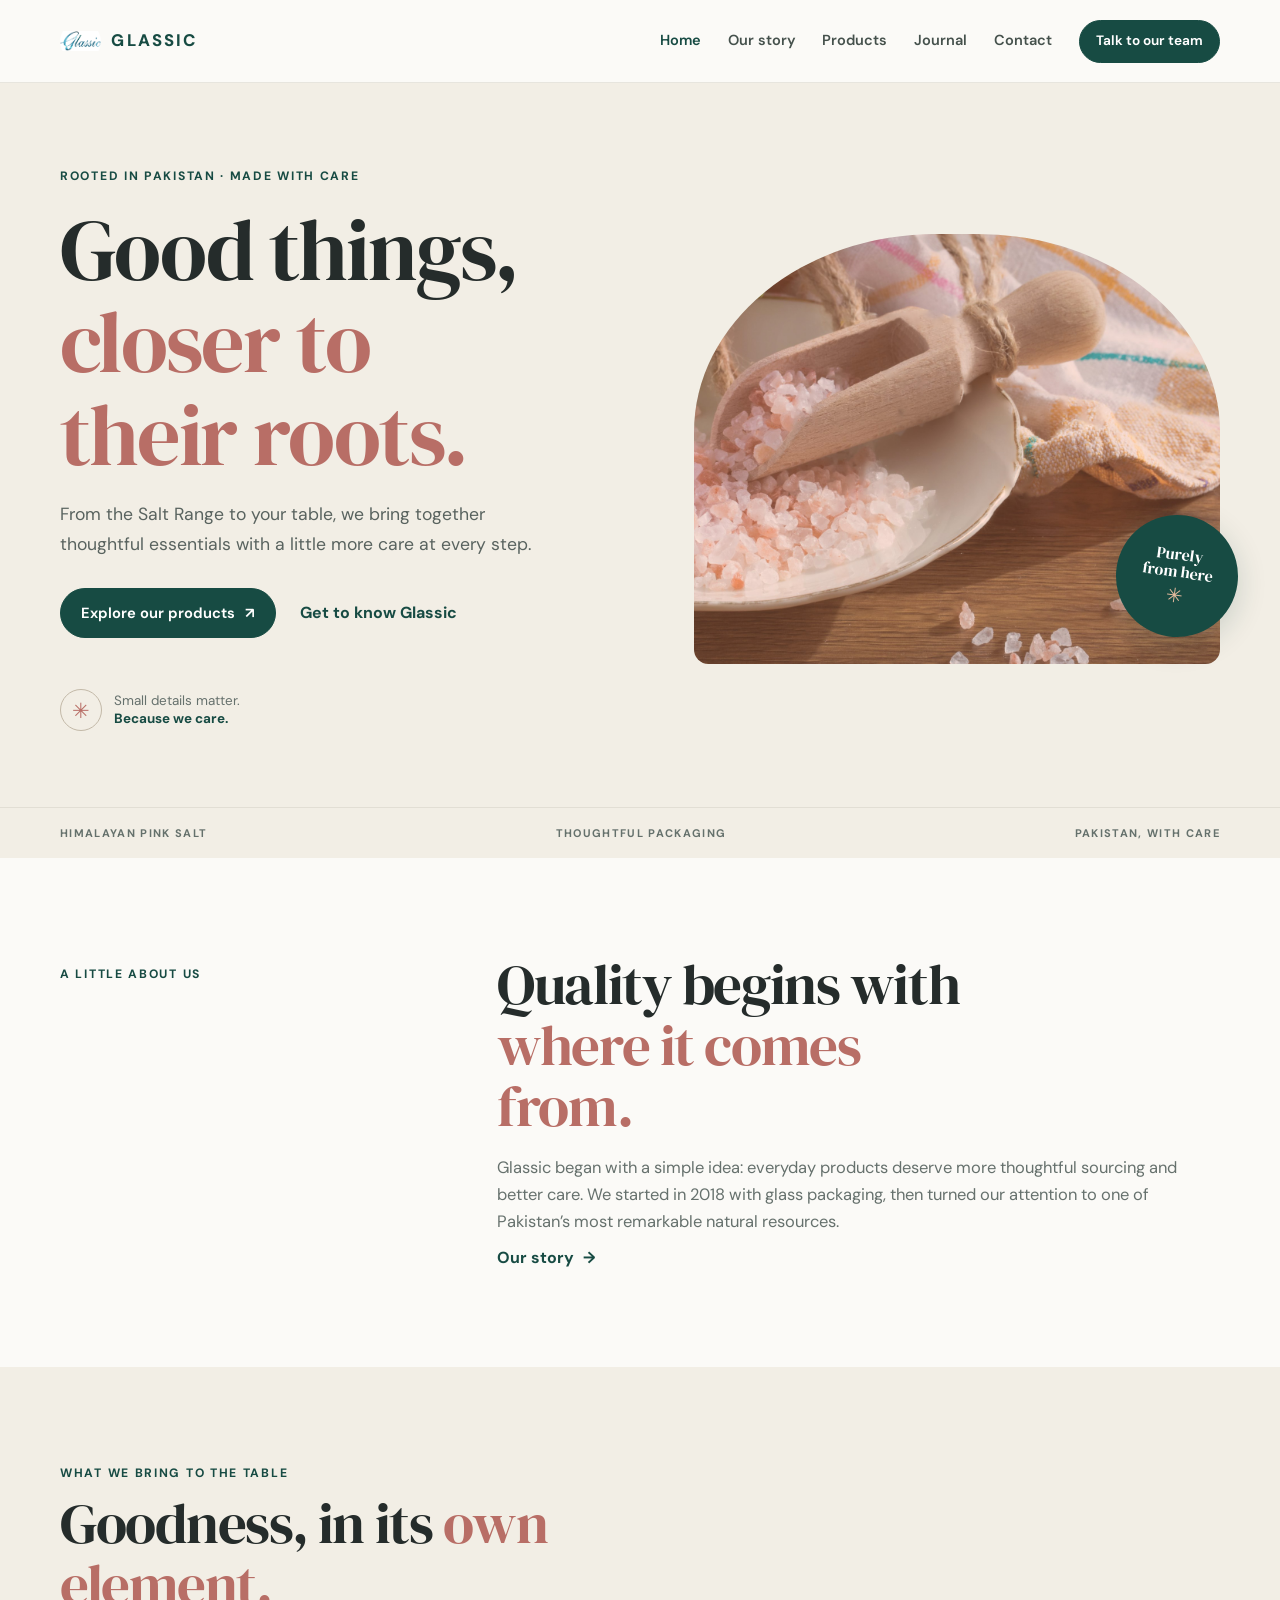
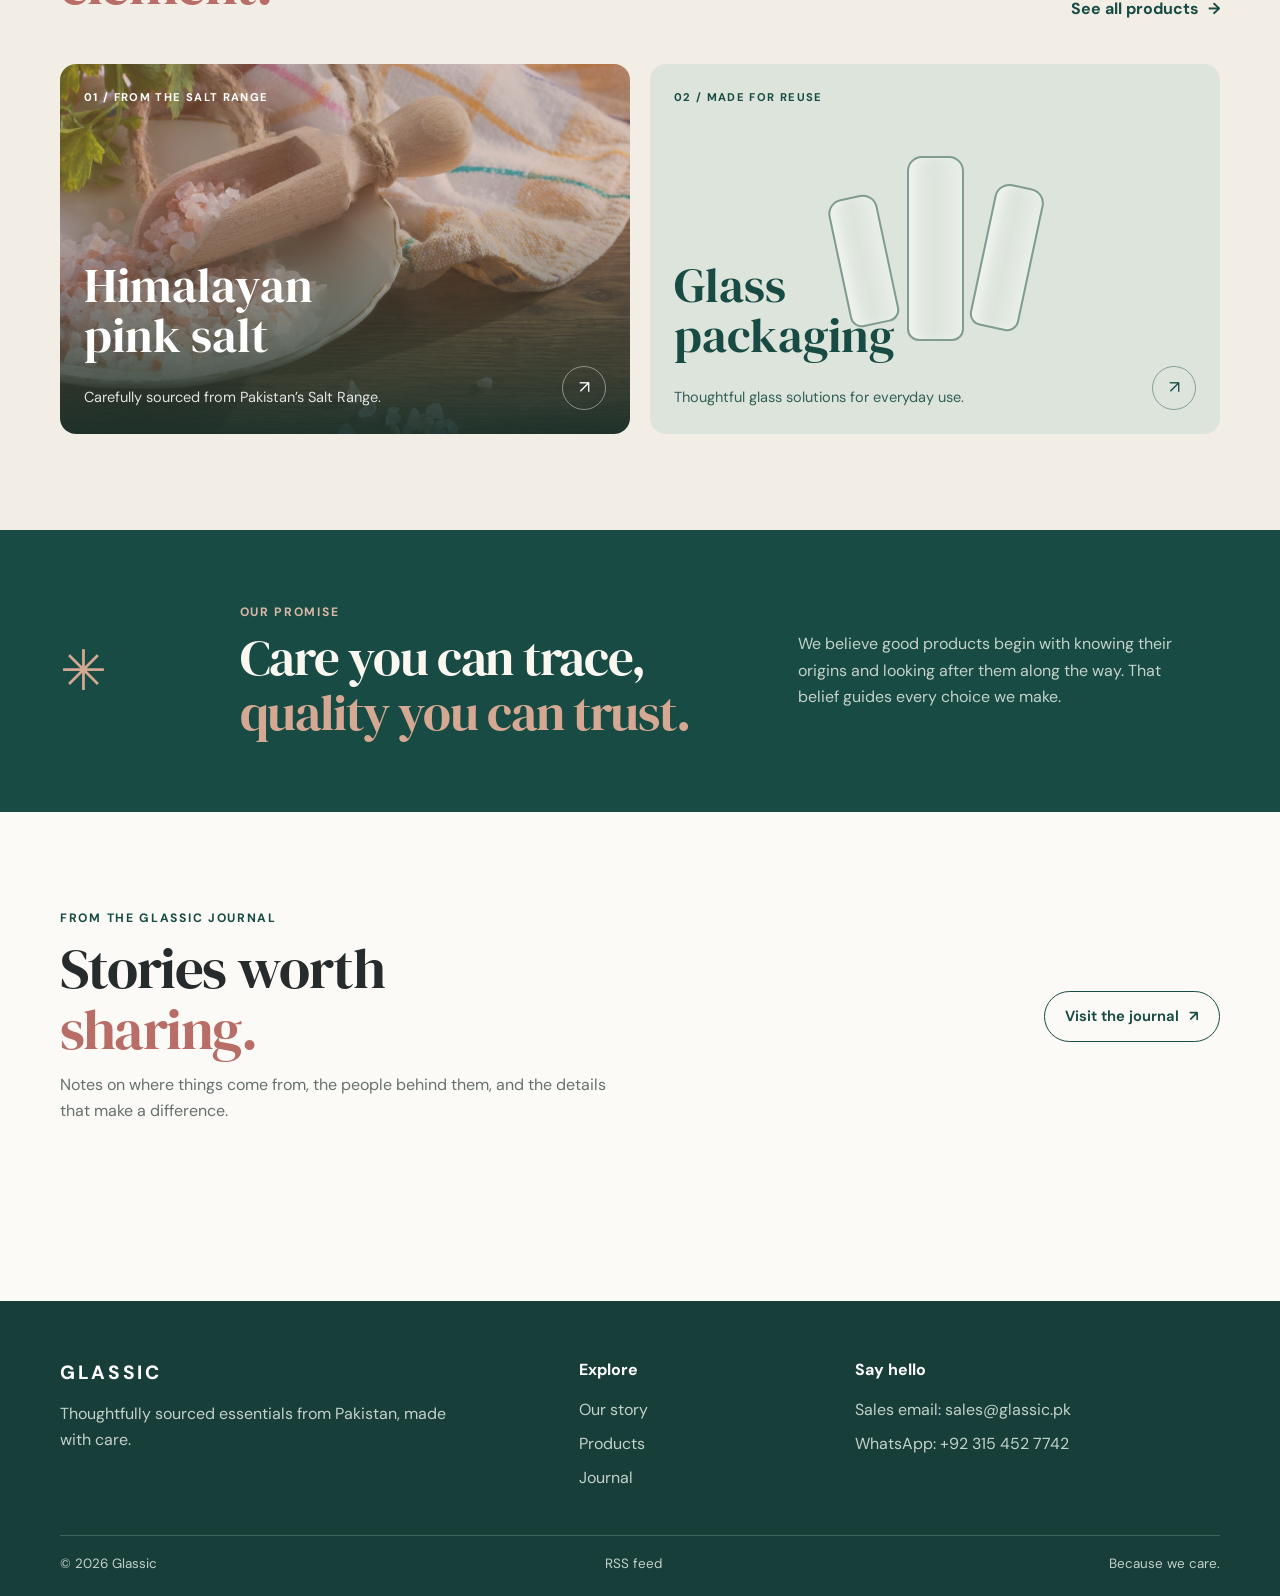
==== index.html @ 410bf7d2 "deploy: mueedmq/glassic@69155875bd1e82336464552549f58c06f13dce4d" ====
<!DOCTYPE html><html lang="en"> <head><meta charset="utf-8"><meta name="viewport" content="width=device-width, initial-scale=1"><base href="https://mueedmq.github.io/glassic-pages/"><meta name="generator" content="Astro v5.18.2"><meta name="theme-color" content="#fbfaf7"><title>Thoughtfully made, close to home | Glassic</title><meta name="description" content="Glassic brings together carefully sourced Himalayan pink salt and thoughtful glass packaging from Pakistan."><link rel="canonical" href="https://mueedmq.github.io/glassic-pages/"><link rel="alternate" type="application/rss+xml" title="Glassic Journal" href="rss.xml"><link rel="icon" type="image/png" href="images/glassic-mark.png"><link rel="preconnect" href="https://fonts.googleapis.com"><link rel="preconnect" href="https://fonts.gstatic.com" crossorigin><link href="https://fonts.googleapis.com/css2?family=DM+Sans:wght@400;500;600;700&family=DM+Serif+Display&display=swap" rel="stylesheet"><meta property="og:type" content="website"><meta property="og:site_name" content="Glassic"><meta property="og:title" content="Thoughtfully made, close to home | Glassic"><meta property="og:description" content="Glassic brings together carefully sourced Himalayan pink salt and thoughtful glass packaging from Pakistan."><meta property="og:url" content="https://mueedmq.github.io/glassic-pages/"><meta property="og:image" content="https://mueedmq.github.io/glassic-pages/images/glassic-social.jpg"><meta name="twitter:card" content="summary_large_image"><meta name="twitter:title" content="Thoughtfully made, close to home | Glassic"><meta name="twitter:description" content="Glassic brings together carefully sourced Himalayan pink salt and thoughtful glass packaging from Pakistan."><meta name="twitter:image" content="https://mueedmq.github.io/glassic-pages/images/glassic-social.jpg"><link rel="stylesheet" href="/glassic-pages/_astro/index.BNe62Nmw.css">
<link rel="stylesheet" href="/glassic-pages/_astro/about.DQ_3Z3SN.css"></head> <body> <a class="skip-link" href="/glassic-pages/#main" data-astro-cid-ctg3m53h>Skip to content</a> <header class="site-header" data-astro-cid-ctg3m53h> <div class="container header-inner" data-astro-cid-ctg3m53h> <a class="brand" href="./" aria-label="Glassic home" data-astro-cid-ctg3m53h><img src="images/glassic-mark.png" alt="" width="160" height="54" data-astro-cid-ctg3m53h><span data-astro-cid-ctg3m53h>GLASSIC</span></a> <nav class="desktop-nav" aria-label="Main navigation" data-astro-cid-ctg3m53h> <a href="./" aria-current="page" data-astro-cid-ctg3m53h>Home</a><a href="about/" data-astro-cid-ctg3m53h>Our story</a><a href="products/" data-astro-cid-ctg3m53h>Products</a><a href="blog/" data-astro-cid-ctg3m53h>Journal</a><a href="contact/" data-astro-cid-ctg3m53h>Contact</a> <a class="btn header-cta" href="contact/" data-astro-cid-ctg3m53h>Talk to our team</a> </nav> <details class="mobile-menu" data-astro-cid-ctg3m53h> <summary aria-label="Open navigation menu" data-astro-cid-ctg3m53h><span class="menu-label" data-astro-cid-ctg3m53h>Menu</span><span class="menu-icon" aria-hidden="true" data-astro-cid-ctg3m53h><i data-astro-cid-ctg3m53h></i><i data-astro-cid-ctg3m53h></i></span></summary> <nav aria-label="Mobile navigation" data-astro-cid-ctg3m53h> <a href="./" aria-current="page" data-astro-cid-ctg3m53h>Home</a><a href="about/" data-astro-cid-ctg3m53h>Our story</a><a href="products/" data-astro-cid-ctg3m53h>Products</a><a href="blog/" data-astro-cid-ctg3m53h>Journal</a><a href="contact/" data-astro-cid-ctg3m53h>Contact</a> <a class="btn" href="contact/" data-astro-cid-ctg3m53h>Talk to our team</a> </nav> </details> </div> </header>  <main id="main"> <section class="hero" data-astro-cid-j7pv25f6> <div class="container hero-grid" data-astro-cid-j7pv25f6> <div class="hero-copy" data-astro-cid-j7pv25f6> <p class="eyebrow" data-astro-cid-j7pv25f6>Rooted in Pakistan · Made with care</p> <h1 class="display" data-astro-cid-j7pv25f6>Good things, <em data-astro-cid-j7pv25f6>closer to their roots.</em></h1> <p class="hero-lede" data-astro-cid-j7pv25f6>From the Salt Range to your table, we bring together thoughtful essentials with a little more care at every step.</p> <div class="hero-actions" data-astro-cid-j7pv25f6><a class="btn" href="products/" data-astro-cid-j7pv25f6>Explore our products <span aria-hidden="true" data-astro-cid-j7pv25f6>↗</span></a><a class="text-link" href="about/" data-astro-cid-j7pv25f6>Get to know Glassic</a></div> <div class="hero-note" data-astro-cid-j7pv25f6><span class="note-mark" data-astro-cid-j7pv25f6>✳</span><span data-astro-cid-j7pv25f6>Small details matter.<br data-astro-cid-j7pv25f6><strong data-astro-cid-j7pv25f6>Because we care.</strong></span></div> </div> <div class="hero-visual" data-astro-cid-j7pv25f6><img src="images/salt-hero.jpg" alt="Himalayan pink salt in a ceramic bowl with a wooden scoop" fetchpriority="high" data-astro-cid-j7pv25f6><div class="hero-stamp" data-astro-cid-j7pv25f6><span data-astro-cid-j7pv25f6>Purely<br data-astro-cid-j7pv25f6>from here</span><b aria-hidden="true" data-astro-cid-j7pv25f6>✳</b></div></div> </div> <div class="hero-bottom" aria-hidden="true" data-astro-cid-j7pv25f6><span data-astro-cid-j7pv25f6>HIMALAYAN PINK SALT</span><span data-astro-cid-j7pv25f6>THOUGHTFUL PACKAGING</span><span data-astro-cid-j7pv25f6>PAKISTAN, WITH CARE</span></div> </section> <section class="intro section-pad" data-astro-cid-j7pv25f6> <div class="container intro-grid" data-astro-cid-j7pv25f6><p class="eyebrow" data-astro-cid-j7pv25f6>A little about us</p><div data-astro-cid-j7pv25f6><h2 class="display" data-astro-cid-j7pv25f6>Quality begins with <em data-astro-cid-j7pv25f6>where it comes from.</em></h2><p data-astro-cid-j7pv25f6>Glassic began with a simple idea: everyday products deserve more thoughtful sourcing and better care. We started in 2018 with glass packaging, then turned our attention to one of Pakistan’s most remarkable natural resources.</p><a class="arrow-link" href="about/" data-astro-cid-j7pv25f6>Our story <span aria-hidden="true" data-astro-cid-j7pv25f6>→</span></a></div></div> </section> <section class="offerings section-pad" data-astro-cid-j7pv25f6><div class="container" data-astro-cid-j7pv25f6><div class="section-heading" data-astro-cid-j7pv25f6><div data-astro-cid-j7pv25f6><p class="eyebrow" data-astro-cid-j7pv25f6>What we bring to the table</p><h2 class="display" data-astro-cid-j7pv25f6>Goodness, in its <em data-astro-cid-j7pv25f6>own element.</em></h2></div><a class="arrow-link" href="products/" data-astro-cid-j7pv25f6>See all products <span aria-hidden="true" data-astro-cid-j7pv25f6>→</span></a></div> <div class="offering-grid" data-astro-cid-j7pv25f6> <a class="offering offering-salt" href="products/himalayan-pink-salt/" style="--salt-hero: url(&#34;/glassic-pages/images/salt-hero.jpg&#34;)" data-astro-cid-j7pv25f6><span class="offering-number" data-astro-cid-j7pv25f6>01 / FROM THE SALT RANGE</span><span class="offering-content" data-astro-cid-j7pv25f6><strong data-astro-cid-j7pv25f6>Himalayan<br data-astro-cid-j7pv25f6>pink salt</strong><span data-astro-cid-j7pv25f6>Carefully sourced from Pakistan’s Salt Range.</span><span class="offering-arrow" aria-hidden="true" data-astro-cid-j7pv25f6>↗</span></span></a> <a class="offering offering-glass" href="products/glass-bottles/" data-astro-cid-j7pv25f6><span class="offering-number" data-astro-cid-j7pv25f6>02 / MADE FOR REUSE</span><span class="glass-art" aria-hidden="true" data-astro-cid-j7pv25f6><i data-astro-cid-j7pv25f6></i><i data-astro-cid-j7pv25f6></i><i data-astro-cid-j7pv25f6></i></span><span class="offering-content" data-astro-cid-j7pv25f6><strong data-astro-cid-j7pv25f6>Glass<br data-astro-cid-j7pv25f6>packaging</strong><span data-astro-cid-j7pv25f6>Thoughtful glass solutions for everyday use.</span><span class="offering-arrow" aria-hidden="true" data-astro-cid-j7pv25f6>↗</span></span></a> </div> </div></section> <section class="promise" data-astro-cid-j7pv25f6><div class="container promise-inner" data-astro-cid-j7pv25f6><span class="promise-symbol" aria-hidden="true" data-astro-cid-j7pv25f6>✳</span><div data-astro-cid-j7pv25f6><p class="eyebrow" data-astro-cid-j7pv25f6>Our promise</p><h2 class="display" data-astro-cid-j7pv25f6>Care you can trace,<br data-astro-cid-j7pv25f6><em data-astro-cid-j7pv25f6>quality you can trust.</em></h2></div><p data-astro-cid-j7pv25f6>We believe good products begin with knowing their origins and looking after them along the way. That belief guides every choice we make.</p></div></section> <section class="journal-callout section-pad" data-astro-cid-j7pv25f6><div class="container journal-inner" data-astro-cid-j7pv25f6><div data-astro-cid-j7pv25f6><p class="eyebrow" data-astro-cid-j7pv25f6>From the Glassic journal</p><h2 class="display" data-astro-cid-j7pv25f6>Stories worth <em data-astro-cid-j7pv25f6>sharing.</em></h2><p data-astro-cid-j7pv25f6>Notes on where things come from, the people behind them, and the details that make a difference.</p></div><a class="btn btn--outline" href="blog/" data-astro-cid-j7pv25f6>Visit the journal <span aria-hidden="true" data-astro-cid-j7pv25f6>↗</span></a></div></section> </main> <footer class="site-footer" data-astro-cid-gcn2mc3v> <div class="container footer-grid" data-astro-cid-gcn2mc3v> <div data-astro-cid-gcn2mc3v><a class="footer-brand" href="./" data-astro-cid-gcn2mc3v>GLASSIC</a><p data-astro-cid-gcn2mc3v>Thoughtfully sourced essentials from Pakistan, made with care.</p></div> <div data-astro-cid-gcn2mc3v><strong data-astro-cid-gcn2mc3v>Explore</strong><a href="about/" data-astro-cid-gcn2mc3v>Our story</a><a href="products/" data-astro-cid-gcn2mc3v>Products</a><a href="blog/" data-astro-cid-gcn2mc3v>Journal</a></div> <div data-astro-cid-gcn2mc3v><strong data-astro-cid-gcn2mc3v>Say hello</strong><a href="mailto:sales@glassic.pk" data-astro-cid-gcn2mc3v>Sales email: sales@glassic.pk</a><a href="https://wa.me/923154527742" data-astro-cid-gcn2mc3v>WhatsApp: +92 315 452 7742</a></div> </div> <div class="container footer-bottom" data-astro-cid-gcn2mc3v><span data-astro-cid-gcn2mc3v>© 2026 Glassic</span><a href="rss.xml" data-astro-cid-gcn2mc3v>RSS feed</a><span data-astro-cid-gcn2mc3v>Because we care.</span></div> </footer>  </body></html>
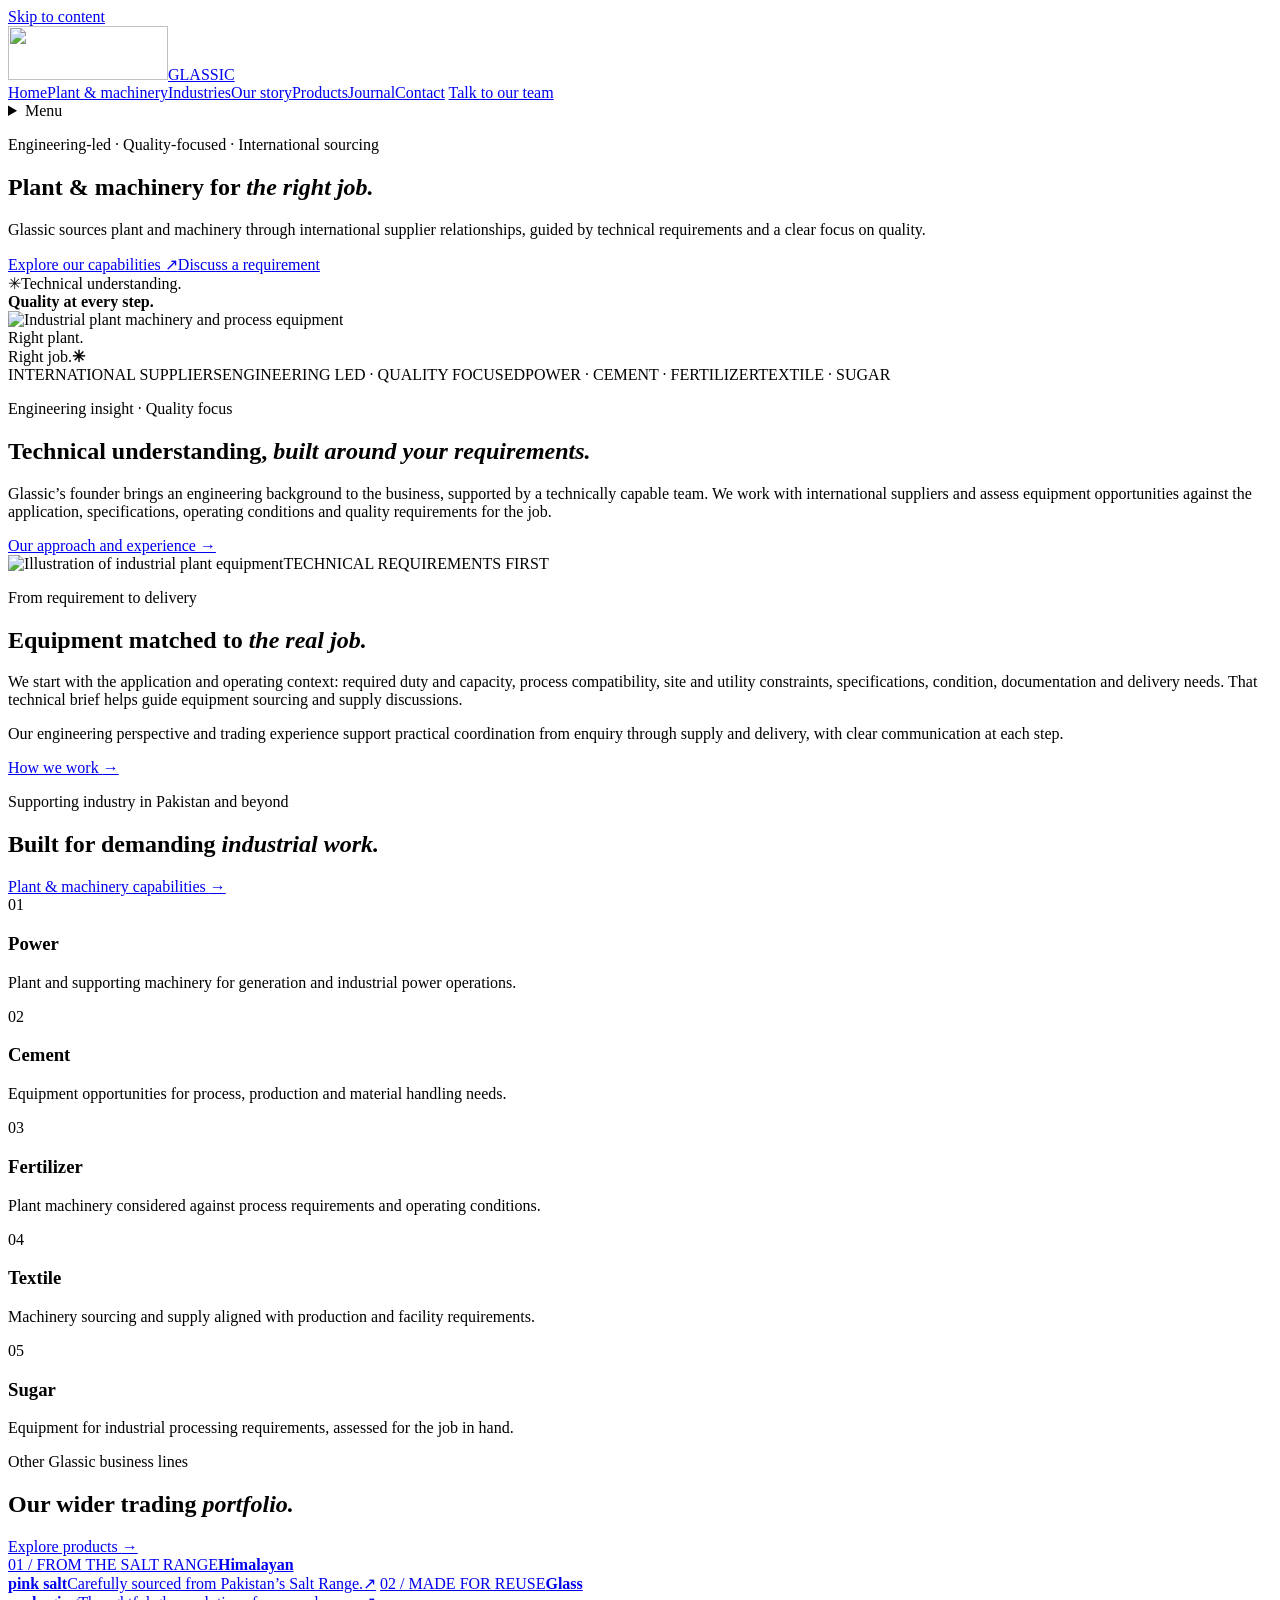
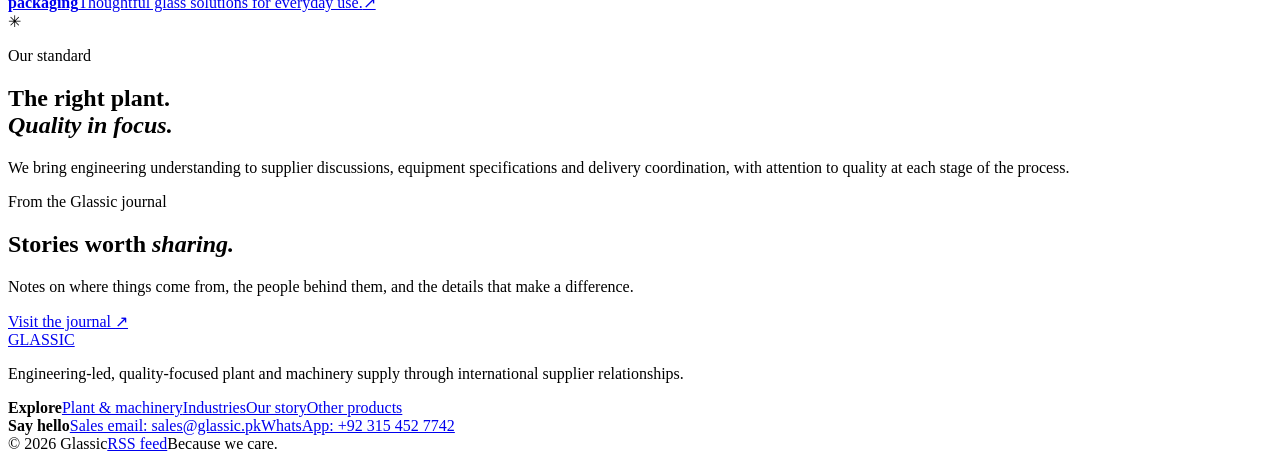
==== commit fb462163: "deploy: mueedmq/glassic@75b5f6e8dcb22cc1cdfe239888cbf6f86ba0a1cd" ====
--- a/index.html
+++ b/index.html
@@ -1,2 +1,2 @@
-<!DOCTYPE html><html lang="en"> <head><meta charset="utf-8"><meta name="viewport" content="width=device-width, initial-scale=1"><base href="https://mueedmq.github.io/glassic-pages/"><meta name="generator" content="Astro v5.18.2"><meta name="theme-color" content="#fbfaf7"><title>Thoughtfully made, close to home | Glassic</title><meta name="description" content="Glassic brings together carefully sourced Himalayan pink salt and thoughtful glass packaging from Pakistan."><link rel="canonical" href="https://mueedmq.github.io/glassic-pages/"><link rel="alternate" type="application/rss+xml" title="Glassic Journal" href="rss.xml"><link rel="icon" type="image/png" href="images/glassic-mark.png"><link rel="preconnect" href="https://fonts.googleapis.com"><link rel="preconnect" href="https://fonts.gstatic.com" crossorigin><link href="https://fonts.googleapis.com/css2?family=DM+Sans:wght@400;500;600;700&family=DM+Serif+Display&display=swap" rel="stylesheet"><meta property="og:type" content="website"><meta property="og:site_name" content="Glassic"><meta property="og:title" content="Thoughtfully made, close to home | Glassic"><meta property="og:description" content="Glassic brings together carefully sourced Himalayan pink salt and thoughtful glass packaging from Pakistan."><meta property="og:url" content="https://mueedmq.github.io/glassic-pages/"><meta property="og:image" content="https://mueedmq.github.io/glassic-pages/images/glassic-social.jpg"><meta name="twitter:card" content="summary_large_image"><meta name="twitter:title" content="Thoughtfully made, close to home | Glassic"><meta name="twitter:description" content="Glassic brings together carefully sourced Himalayan pink salt and thoughtful glass packaging from Pakistan."><meta name="twitter:image" content="https://mueedmq.github.io/glassic-pages/images/glassic-social.jpg"><link rel="stylesheet" href="/glassic-pages/_astro/index.BNe62Nmw.css">
-<link rel="stylesheet" href="/glassic-pages/_astro/about.DQ_3Z3SN.css"></head> <body> <a class="skip-link" href="/glassic-pages/#main" data-astro-cid-ctg3m53h>Skip to content</a> <header class="site-header" data-astro-cid-ctg3m53h> <div class="container header-inner" data-astro-cid-ctg3m53h> <a class="brand" href="./" aria-label="Glassic home" data-astro-cid-ctg3m53h><img src="images/glassic-mark.png" alt="" width="160" height="54" data-astro-cid-ctg3m53h><span data-astro-cid-ctg3m53h>GLASSIC</span></a> <nav class="desktop-nav" aria-label="Main navigation" data-astro-cid-ctg3m53h> <a href="./" aria-current="page" data-astro-cid-ctg3m53h>Home</a><a href="about/" data-astro-cid-ctg3m53h>Our story</a><a href="products/" data-astro-cid-ctg3m53h>Products</a><a href="blog/" data-astro-cid-ctg3m53h>Journal</a><a href="contact/" data-astro-cid-ctg3m53h>Contact</a> <a class="btn header-cta" href="contact/" data-astro-cid-ctg3m53h>Talk to our team</a> </nav> <details class="mobile-menu" data-astro-cid-ctg3m53h> <summary aria-label="Open navigation menu" data-astro-cid-ctg3m53h><span class="menu-label" data-astro-cid-ctg3m53h>Menu</span><span class="menu-icon" aria-hidden="true" data-astro-cid-ctg3m53h><i data-astro-cid-ctg3m53h></i><i data-astro-cid-ctg3m53h></i></span></summary> <nav aria-label="Mobile navigation" data-astro-cid-ctg3m53h> <a href="./" aria-current="page" data-astro-cid-ctg3m53h>Home</a><a href="about/" data-astro-cid-ctg3m53h>Our story</a><a href="products/" data-astro-cid-ctg3m53h>Products</a><a href="blog/" data-astro-cid-ctg3m53h>Journal</a><a href="contact/" data-astro-cid-ctg3m53h>Contact</a> <a class="btn" href="contact/" data-astro-cid-ctg3m53h>Talk to our team</a> </nav> </details> </div> </header>  <main id="main"> <section class="hero" data-astro-cid-j7pv25f6> <div class="container hero-grid" data-astro-cid-j7pv25f6> <div class="hero-copy" data-astro-cid-j7pv25f6> <p class="eyebrow" data-astro-cid-j7pv25f6>Rooted in Pakistan · Made with care</p> <h1 class="display" data-astro-cid-j7pv25f6>Good things, <em data-astro-cid-j7pv25f6>closer to their roots.</em></h1> <p class="hero-lede" data-astro-cid-j7pv25f6>From the Salt Range to your table, we bring together thoughtful essentials with a little more care at every step.</p> <div class="hero-actions" data-astro-cid-j7pv25f6><a class="btn" href="products/" data-astro-cid-j7pv25f6>Explore our products <span aria-hidden="true" data-astro-cid-j7pv25f6>↗</span></a><a class="text-link" href="about/" data-astro-cid-j7pv25f6>Get to know Glassic</a></div> <div class="hero-note" data-astro-cid-j7pv25f6><span class="note-mark" data-astro-cid-j7pv25f6>✳</span><span data-astro-cid-j7pv25f6>Small details matter.<br data-astro-cid-j7pv25f6><strong data-astro-cid-j7pv25f6>Because we care.</strong></span></div> </div> <div class="hero-visual" data-astro-cid-j7pv25f6><img src="images/salt-hero.jpg" alt="Himalayan pink salt in a ceramic bowl with a wooden scoop" fetchpriority="high" data-astro-cid-j7pv25f6><div class="hero-stamp" data-astro-cid-j7pv25f6><span data-astro-cid-j7pv25f6>Purely<br data-astro-cid-j7pv25f6>from here</span><b aria-hidden="true" data-astro-cid-j7pv25f6>✳</b></div></div> </div> <div class="hero-bottom" aria-hidden="true" data-astro-cid-j7pv25f6><span data-astro-cid-j7pv25f6>HIMALAYAN PINK SALT</span><span data-astro-cid-j7pv25f6>THOUGHTFUL PACKAGING</span><span data-astro-cid-j7pv25f6>PAKISTAN, WITH CARE</span></div> </section> <section class="intro section-pad" data-astro-cid-j7pv25f6> <div class="container intro-grid" data-astro-cid-j7pv25f6><p class="eyebrow" data-astro-cid-j7pv25f6>A little about us</p><div data-astro-cid-j7pv25f6><h2 class="display" data-astro-cid-j7pv25f6>Quality begins with <em data-astro-cid-j7pv25f6>where it comes from.</em></h2><p data-astro-cid-j7pv25f6>Glassic began with a simple idea: everyday products deserve more thoughtful sourcing and better care. We started in 2018 with glass packaging, then turned our attention to one of Pakistan’s most remarkable natural resources.</p><a class="arrow-link" href="about/" data-astro-cid-j7pv25f6>Our story <span aria-hidden="true" data-astro-cid-j7pv25f6>→</span></a></div></div> </section> <section class="offerings section-pad" data-astro-cid-j7pv25f6><div class="container" data-astro-cid-j7pv25f6><div class="section-heading" data-astro-cid-j7pv25f6><div data-astro-cid-j7pv25f6><p class="eyebrow" data-astro-cid-j7pv25f6>What we bring to the table</p><h2 class="display" data-astro-cid-j7pv25f6>Goodness, in its <em data-astro-cid-j7pv25f6>own element.</em></h2></div><a class="arrow-link" href="products/" data-astro-cid-j7pv25f6>See all products <span aria-hidden="true" data-astro-cid-j7pv25f6>→</span></a></div> <div class="offering-grid" data-astro-cid-j7pv25f6> <a class="offering offering-salt" href="products/himalayan-pink-salt/" style="--salt-hero: url(&#34;/glassic-pages/images/salt-hero.jpg&#34;)" data-astro-cid-j7pv25f6><span class="offering-number" data-astro-cid-j7pv25f6>01 / FROM THE SALT RANGE</span><span class="offering-content" data-astro-cid-j7pv25f6><strong data-astro-cid-j7pv25f6>Himalayan<br data-astro-cid-j7pv25f6>pink salt</strong><span data-astro-cid-j7pv25f6>Carefully sourced from Pakistan’s Salt Range.</span><span class="offering-arrow" aria-hidden="true" data-astro-cid-j7pv25f6>↗</span></span></a> <a class="offering offering-glass" href="products/glass-bottles/" data-astro-cid-j7pv25f6><span class="offering-number" data-astro-cid-j7pv25f6>02 / MADE FOR REUSE</span><span class="glass-art" aria-hidden="true" data-astro-cid-j7pv25f6><i data-astro-cid-j7pv25f6></i><i data-astro-cid-j7pv25f6></i><i data-astro-cid-j7pv25f6></i></span><span class="offering-content" data-astro-cid-j7pv25f6><strong data-astro-cid-j7pv25f6>Glass<br data-astro-cid-j7pv25f6>packaging</strong><span data-astro-cid-j7pv25f6>Thoughtful glass solutions for everyday use.</span><span class="offering-arrow" aria-hidden="true" data-astro-cid-j7pv25f6>↗</span></span></a> </div> </div></section> <section class="promise" data-astro-cid-j7pv25f6><div class="container promise-inner" data-astro-cid-j7pv25f6><span class="promise-symbol" aria-hidden="true" data-astro-cid-j7pv25f6>✳</span><div data-astro-cid-j7pv25f6><p class="eyebrow" data-astro-cid-j7pv25f6>Our promise</p><h2 class="display" data-astro-cid-j7pv25f6>Care you can trace,<br data-astro-cid-j7pv25f6><em data-astro-cid-j7pv25f6>quality you can trust.</em></h2></div><p data-astro-cid-j7pv25f6>We believe good products begin with knowing their origins and looking after them along the way. That belief guides every choice we make.</p></div></section> <section class="journal-callout section-pad" data-astro-cid-j7pv25f6><div class="container journal-inner" data-astro-cid-j7pv25f6><div data-astro-cid-j7pv25f6><p class="eyebrow" data-astro-cid-j7pv25f6>From the Glassic journal</p><h2 class="display" data-astro-cid-j7pv25f6>Stories worth <em data-astro-cid-j7pv25f6>sharing.</em></h2><p data-astro-cid-j7pv25f6>Notes on where things come from, the people behind them, and the details that make a difference.</p></div><a class="btn btn--outline" href="blog/" data-astro-cid-j7pv25f6>Visit the journal <span aria-hidden="true" data-astro-cid-j7pv25f6>↗</span></a></div></section> </main> <footer class="site-footer" data-astro-cid-gcn2mc3v> <div class="container footer-grid" data-astro-cid-gcn2mc3v> <div data-astro-cid-gcn2mc3v><a class="footer-brand" href="./" data-astro-cid-gcn2mc3v>GLASSIC</a><p data-astro-cid-gcn2mc3v>Thoughtfully sourced essentials from Pakistan, made with care.</p></div> <div data-astro-cid-gcn2mc3v><strong data-astro-cid-gcn2mc3v>Explore</strong><a href="about/" data-astro-cid-gcn2mc3v>Our story</a><a href="products/" data-astro-cid-gcn2mc3v>Products</a><a href="blog/" data-astro-cid-gcn2mc3v>Journal</a></div> <div data-astro-cid-gcn2mc3v><strong data-astro-cid-gcn2mc3v>Say hello</strong><a href="mailto:sales@glassic.pk" data-astro-cid-gcn2mc3v>Sales email: sales@glassic.pk</a><a href="https://wa.me/923154527742" data-astro-cid-gcn2mc3v>WhatsApp: +92 315 452 7742</a></div> </div> <div class="container footer-bottom" data-astro-cid-gcn2mc3v><span data-astro-cid-gcn2mc3v>© 2026 Glassic</span><a href="rss.xml" data-astro-cid-gcn2mc3v>RSS feed</a><span data-astro-cid-gcn2mc3v>Because we care.</span></div> </footer>  </body></html> +<!DOCTYPE html><html lang="en"> <head><meta charset="utf-8"><meta name="viewport" content="width=device-width, initial-scale=1"><base href="https://glassic.pk/"><meta name="generator" content="Astro v5.18.2"><meta name="theme-color" content="#fbfaf7"><title>International plant &amp; machinery supply | Glassic</title><meta name="description" content="Engineering-led, quality-focused plant and machinery sourcing through international supplier relationships for power, cement, fertilizer, textile and sugar industries."><link rel="canonical" href="https://glassic.pk/"><link rel="alternate" type="application/rss+xml" title="Glassic Journal" href="rss.xml"><link rel="icon" type="image/png" href="images/glassic-mark.png"><link rel="preconnect" href="https://fonts.googleapis.com"><link rel="preconnect" href="https://fonts.gstatic.com" crossorigin><link href="https://fonts.googleapis.com/css2?family=DM+Sans:wght@400;500;600;700&family=DM+Serif+Display&display=swap" rel="stylesheet"><meta property="og:type" content="website"><meta property="og:site_name" content="Glassic"><meta property="og:title" content="International plant &#38; machinery supply | Glassic"><meta property="og:description" content="Engineering-led, quality-focused plant and machinery sourcing through international supplier relationships for power, cement, fertilizer, textile and sugar industries."><meta property="og:url" content="https://glassic.pk/"><meta property="og:image" content="https://glassic.pk/images/glassic-social.jpg"><meta name="twitter:card" content="summary_large_image"><meta name="twitter:title" content="International plant &#38; machinery supply | Glassic"><meta name="twitter:description" content="Engineering-led, quality-focused plant and machinery sourcing through international supplier relationships for power, cement, fertilizer, textile and sugar industries."><meta name="twitter:image" content="https://glassic.pk/images/glassic-social.jpg"><link rel="stylesheet" href="/_astro/index.CVbPq-ia.css">
+<link rel="stylesheet" href="/_astro/about.JX1IDpZp.css"></head> <body> <a class="skip-link" href="/#main" data-astro-cid-ctg3m53h>Skip to content</a> <header class="site-header" data-astro-cid-ctg3m53h> <div class="container header-inner" data-astro-cid-ctg3m53h> <a class="brand" href="./" aria-label="Glassic home" data-astro-cid-ctg3m53h><img src="images/glassic-mark.png" alt="" width="160" height="54" data-astro-cid-ctg3m53h><span data-astro-cid-ctg3m53h>GLASSIC</span></a> <nav class="desktop-nav" aria-label="Main navigation" data-astro-cid-ctg3m53h> <a href="./" aria-current="page" data-astro-cid-ctg3m53h>Home</a><a href="plant-machinery/" data-astro-cid-ctg3m53h>Plant &amp; machinery</a><a href="plant-machinery/#industries" data-astro-cid-ctg3m53h>Industries</a><a href="about/" data-astro-cid-ctg3m53h>Our story</a><a href="products/" data-astro-cid-ctg3m53h>Products</a><a href="blog/" data-astro-cid-ctg3m53h>Journal</a><a href="contact/" data-astro-cid-ctg3m53h>Contact</a> <a class="btn header-cta" href="contact/" data-astro-cid-ctg3m53h>Talk to our team</a> </nav> <details class="mobile-menu" data-astro-cid-ctg3m53h> <summary aria-label="Open navigation menu" data-astro-cid-ctg3m53h><span class="menu-label" data-astro-cid-ctg3m53h>Menu</span><span class="menu-icon" aria-hidden="true" data-astro-cid-ctg3m53h><i data-astro-cid-ctg3m53h></i><i data-astro-cid-ctg3m53h></i></span></summary> <nav aria-label="Mobile navigation" data-astro-cid-ctg3m53h> <a href="./" aria-current="page" data-astro-cid-ctg3m53h>Home</a><a href="plant-machinery/" data-astro-cid-ctg3m53h>Plant &amp; machinery</a><a href="plant-machinery/#industries" data-astro-cid-ctg3m53h>Industries</a><a href="about/" data-astro-cid-ctg3m53h>Our story</a><a href="products/" data-astro-cid-ctg3m53h>Products</a><a href="blog/" data-astro-cid-ctg3m53h>Journal</a><a href="contact/" data-astro-cid-ctg3m53h>Contact</a> <a class="btn" href="contact/" data-astro-cid-ctg3m53h>Talk to our team</a> </nav> </details> </div> </header>  <main id="main"> <section class="hero" data-astro-cid-j7pv25f6> <div class="container hero-grid" data-astro-cid-j7pv25f6> <div class="hero-copy" data-astro-cid-j7pv25f6> <p class="eyebrow" data-astro-cid-j7pv25f6>Engineering-led · Quality-focused · International sourcing</p> <h1 class="display" data-astro-cid-j7pv25f6>Plant &amp; machinery for <em data-astro-cid-j7pv25f6>the right job.</em></h1> <p class="hero-lede" data-astro-cid-j7pv25f6>Glassic sources plant and machinery through international supplier relationships, guided by technical requirements and a clear focus on quality.</p> <div class="hero-actions" data-astro-cid-j7pv25f6><a class="btn" href="plant-machinery/" data-astro-cid-j7pv25f6>Explore our capabilities <span aria-hidden="true" data-astro-cid-j7pv25f6>↗</span></a><a class="text-link" href="contact/" data-astro-cid-j7pv25f6>Discuss a requirement</a></div> <div class="hero-note" data-astro-cid-j7pv25f6><span class="note-mark" data-astro-cid-j7pv25f6>✳</span><span data-astro-cid-j7pv25f6>Technical understanding.<br data-astro-cid-j7pv25f6><strong data-astro-cid-j7pv25f6>Quality at every step.</strong></span></div> </div> <div class="hero-visual" data-astro-cid-j7pv25f6><img src="images/plant-machinery.svg" alt="Industrial plant machinery and process equipment" fetchpriority="high" data-astro-cid-j7pv25f6><div class="hero-stamp" data-astro-cid-j7pv25f6><span data-astro-cid-j7pv25f6>Right plant.<br data-astro-cid-j7pv25f6>Right job.</span><b aria-hidden="true" data-astro-cid-j7pv25f6>✳</b></div></div> </div> <div class="hero-bottom" aria-hidden="true" data-astro-cid-j7pv25f6><span data-astro-cid-j7pv25f6>INTERNATIONAL SUPPLIERS</span><span data-astro-cid-j7pv25f6>ENGINEERING LED · QUALITY FOCUSED</span><span data-astro-cid-j7pv25f6>POWER · CEMENT · FERTILIZER</span><span data-astro-cid-j7pv25f6>TEXTILE · SUGAR</span></div> </section> <section class="intro section-pad" data-astro-cid-j7pv25f6> <div class="container intro-grid" data-astro-cid-j7pv25f6><p class="eyebrow" data-astro-cid-j7pv25f6>Engineering insight · Quality focus</p><div data-astro-cid-j7pv25f6><h2 class="display" data-astro-cid-j7pv25f6>Technical understanding, <em data-astro-cid-j7pv25f6>built around your requirements.</em></h2><p data-astro-cid-j7pv25f6>Glassic’s founder brings an engineering background to the business, supported by a technically capable team. We work with international suppliers and assess equipment opportunities against the application, specifications, operating conditions and quality requirements for the job.</p><a class="arrow-link" href="about/" data-astro-cid-j7pv25f6>Our approach and experience <span aria-hidden="true" data-astro-cid-j7pv25f6>→</span></a></div></div> </section> <section class="trade-feature section-pad" data-astro-cid-j7pv25f6><div class="container trade-feature-grid" data-astro-cid-j7pv25f6><div class="trade-feature-image" data-astro-cid-j7pv25f6><img src="images/plant-machinery.svg" alt="Illustration of industrial plant equipment" loading="lazy" data-astro-cid-j7pv25f6><span data-astro-cid-j7pv25f6>TECHNICAL REQUIREMENTS FIRST</span></div><div data-astro-cid-j7pv25f6><p class="eyebrow" data-astro-cid-j7pv25f6>From requirement to delivery</p><h2 class="display" data-astro-cid-j7pv25f6>Equipment matched to <em data-astro-cid-j7pv25f6>the real job.</em></h2><p data-astro-cid-j7pv25f6>We start with the application and operating context: required duty and capacity, process compatibility, site and utility constraints, specifications, condition, documentation and delivery needs. That technical brief helps guide equipment sourcing and supply discussions.</p><p data-astro-cid-j7pv25f6>Our engineering perspective and trading experience support practical coordination from enquiry through supply and delivery, with clear communication at each step.</p><a class="arrow-link" href="plant-machinery/" data-astro-cid-j7pv25f6>How we work <span aria-hidden="true" data-astro-cid-j7pv25f6>→</span></a></div></div></section> <section class="offerings section-pad" id="industries" data-astro-cid-j7pv25f6><div class="container" data-astro-cid-j7pv25f6><div class="section-heading" data-astro-cid-j7pv25f6><div data-astro-cid-j7pv25f6><p class="eyebrow" data-astro-cid-j7pv25f6>Supporting industry in Pakistan and beyond</p><h2 class="display" data-astro-cid-j7pv25f6>Built for demanding <em data-astro-cid-j7pv25f6>industrial work.</em></h2></div><a class="arrow-link" href="plant-machinery/" data-astro-cid-j7pv25f6>Plant &amp; machinery capabilities <span aria-hidden="true" data-astro-cid-j7pv25f6>→</span></a></div> <div class="industry-grid" data-astro-cid-j7pv25f6> <article class="industry-card" data-astro-cid-j7pv25f6><span data-astro-cid-j7pv25f6>01</span><h3 class="display" data-astro-cid-j7pv25f6>Power</h3><p data-astro-cid-j7pv25f6>Plant and supporting machinery for generation and industrial power operations.</p></article> <article class="industry-card" data-astro-cid-j7pv25f6><span data-astro-cid-j7pv25f6>02</span><h3 class="display" data-astro-cid-j7pv25f6>Cement</h3><p data-astro-cid-j7pv25f6>Equipment opportunities for process, production and material handling needs.</p></article> <article class="industry-card" data-astro-cid-j7pv25f6><span data-astro-cid-j7pv25f6>03</span><h3 class="display" data-astro-cid-j7pv25f6>Fertilizer</h3><p data-astro-cid-j7pv25f6>Plant machinery considered against process requirements and operating conditions.</p></article> <article class="industry-card" data-astro-cid-j7pv25f6><span data-astro-cid-j7pv25f6>04</span><h3 class="display" data-astro-cid-j7pv25f6>Textile</h3><p data-astro-cid-j7pv25f6>Machinery sourcing and supply aligned with production and facility requirements.</p></article> <article class="industry-card" data-astro-cid-j7pv25f6><span data-astro-cid-j7pv25f6>05</span><h3 class="display" data-astro-cid-j7pv25f6>Sugar</h3><p data-astro-cid-j7pv25f6>Equipment for industrial processing requirements, assessed for the job in hand.</p></article> </div> </div></section> <section class="legacy-products section-pad" data-astro-cid-j7pv25f6><div class="container" data-astro-cid-j7pv25f6><div class="section-heading" data-astro-cid-j7pv25f6><div data-astro-cid-j7pv25f6><p class="eyebrow" data-astro-cid-j7pv25f6>Other Glassic business lines</p><h2 class="display" data-astro-cid-j7pv25f6>Our wider trading <em data-astro-cid-j7pv25f6>portfolio.</em></h2></div><a class="arrow-link" href="products/" data-astro-cid-j7pv25f6>Explore products <span aria-hidden="true" data-astro-cid-j7pv25f6>→</span></a></div> <div class="offering-grid" data-astro-cid-j7pv25f6> <a class="offering offering-salt" href="products/himalayan-pink-salt/" style="--salt-hero: url(&#34;/images/salt-hero.jpg&#34;)" data-astro-cid-j7pv25f6><span class="offering-number" data-astro-cid-j7pv25f6>01 / FROM THE SALT RANGE</span><span class="offering-content" data-astro-cid-j7pv25f6><strong data-astro-cid-j7pv25f6>Himalayan<br data-astro-cid-j7pv25f6>pink salt</strong><span data-astro-cid-j7pv25f6>Carefully sourced from Pakistan’s Salt Range.</span><span class="offering-arrow" aria-hidden="true" data-astro-cid-j7pv25f6>↗</span></span></a> <a class="offering offering-glass" href="products/glass-bottles/" data-astro-cid-j7pv25f6><span class="offering-number" data-astro-cid-j7pv25f6>02 / MADE FOR REUSE</span><span class="glass-art" aria-hidden="true" data-astro-cid-j7pv25f6><i data-astro-cid-j7pv25f6></i><i data-astro-cid-j7pv25f6></i><i data-astro-cid-j7pv25f6></i></span><span class="offering-content" data-astro-cid-j7pv25f6><strong data-astro-cid-j7pv25f6>Glass<br data-astro-cid-j7pv25f6>packaging</strong><span data-astro-cid-j7pv25f6>Thoughtful glass solutions for everyday use.</span><span class="offering-arrow" aria-hidden="true" data-astro-cid-j7pv25f6>↗</span></span></a> </div> </div></section> <section class="promise" data-astro-cid-j7pv25f6><div class="container promise-inner" data-astro-cid-j7pv25f6><span class="promise-symbol" aria-hidden="true" data-astro-cid-j7pv25f6>✳</span><div data-astro-cid-j7pv25f6><p class="eyebrow" data-astro-cid-j7pv25f6>Our standard</p><h2 class="display" data-astro-cid-j7pv25f6>The right plant.<br data-astro-cid-j7pv25f6><em data-astro-cid-j7pv25f6>Quality in focus.</em></h2></div><p data-astro-cid-j7pv25f6>We bring engineering understanding to supplier discussions, equipment specifications and delivery coordination, with attention to quality at each stage of the process.</p></div></section> <section class="journal-callout section-pad" data-astro-cid-j7pv25f6><div class="container journal-inner" data-astro-cid-j7pv25f6><div data-astro-cid-j7pv25f6><p class="eyebrow" data-astro-cid-j7pv25f6>From the Glassic journal</p><h2 class="display" data-astro-cid-j7pv25f6>Stories worth <em data-astro-cid-j7pv25f6>sharing.</em></h2><p data-astro-cid-j7pv25f6>Notes on where things come from, the people behind them, and the details that make a difference.</p></div><a class="btn btn--outline" href="blog/" data-astro-cid-j7pv25f6>Visit the journal <span aria-hidden="true" data-astro-cid-j7pv25f6>↗</span></a></div></section> </main> <footer class="site-footer" data-astro-cid-gcn2mc3v> <div class="container footer-grid" data-astro-cid-gcn2mc3v> <div data-astro-cid-gcn2mc3v><a class="footer-brand" href="./" data-astro-cid-gcn2mc3v>GLASSIC</a><p data-astro-cid-gcn2mc3v>Engineering-led, quality-focused plant and machinery supply through international supplier relationships.</p></div> <div data-astro-cid-gcn2mc3v><strong data-astro-cid-gcn2mc3v>Explore</strong><a href="plant-machinery/" data-astro-cid-gcn2mc3v>Plant &amp; machinery</a><a href="plant-machinery/#industries" data-astro-cid-gcn2mc3v>Industries</a><a href="about/" data-astro-cid-gcn2mc3v>Our story</a><a href="products/" data-astro-cid-gcn2mc3v>Other products</a></div> <div data-astro-cid-gcn2mc3v><strong data-astro-cid-gcn2mc3v>Say hello</strong><a href="mailto:sales@glassic.pk" data-astro-cid-gcn2mc3v>Sales email: sales@glassic.pk</a><a href="https://wa.me/923154527742" data-astro-cid-gcn2mc3v>WhatsApp: +92 315 452 7742</a></div> </div> <div class="container footer-bottom" data-astro-cid-gcn2mc3v><span data-astro-cid-gcn2mc3v>© 2026 Glassic</span><a href="rss.xml" data-astro-cid-gcn2mc3v>RSS feed</a><span data-astro-cid-gcn2mc3v>Because we care.</span></div> </footer>  </body></html> 
--- a/_astro/index.CVbPq-ia.css
+++ b/_astro/index.CVbPq-ia.css
@@ -0,0 +1 @@
+.hero[data-astro-cid-j7pv25f6]{overflow:hidden;background:#f2eee5}.trade-feature[data-astro-cid-j7pv25f6]{background:#fbfaf7}.trade-feature-grid[data-astro-cid-j7pv25f6]{display:grid;grid-template-columns:1fr 1fr;align-items:center;gap:4rem}.trade-feature-image[data-astro-cid-j7pv25f6]{min-height:360px;position:relative}.trade-feature-image[data-astro-cid-j7pv25f6] img[data-astro-cid-j7pv25f6]{width:100%;height:360px;object-fit:cover;border-radius:1rem}.trade-feature-image[data-astro-cid-j7pv25f6] span[data-astro-cid-j7pv25f6]{position:absolute;left:1rem;bottom:1rem;padding:.65rem .85rem;border-radius:999px;background:#fbfaf7ed;color:#174b43;font-size:.72rem;font-weight:700;letter-spacing:.12em}.trade-feature[data-astro-cid-j7pv25f6] h2[data-astro-cid-j7pv25f6]{margin:.6rem 0 1rem;font-size:clamp(2.3rem,4.5vw,3.5rem)}.trade-feature-grid[data-astro-cid-j7pv25f6]>div[data-astro-cid-j7pv25f6]>p[data-astro-cid-j7pv25f6]:not(.eyebrow){max-width:37rem;color:#66716d}.hero-visual[data-astro-cid-j7pv25f6]>img[data-astro-cid-j7pv25f6]{object-fit:cover;border-radius:1rem;background:#dce4db}.hero-grid[data-astro-cid-j7pv25f6]{min-height:590px;display:grid;grid-template-columns:1.04fr .96fr;align-items:center;gap:4rem;padding-block:4.2rem 3.7rem}.hero-copy[data-astro-cid-j7pv25f6]{padding-block:1rem}.hero-copy[data-astro-cid-j7pv25f6] h1[data-astro-cid-j7pv25f6]{max-width:13ch;margin:1.1rem 0 1.15rem;font-size:clamp(3rem,5vw,4.8rem)}.hero-copy[data-astro-cid-j7pv25f6] h1[data-astro-cid-j7pv25f6] em[data-astro-cid-j7pv25f6],.display[data-astro-cid-j7pv25f6] em[data-astro-cid-j7pv25f6]{color:#b86e66;font-style:normal}.hero-lede[data-astro-cid-j7pv25f6]{max-width:31rem;color:#59635f;font-size:1.1rem;line-height:1.7}.hero-actions[data-astro-cid-j7pv25f6]{display:flex;align-items:center;flex-wrap:wrap;gap:1rem 1.5rem;margin-top:1.75rem}.text-link[data-astro-cid-j7pv25f6],.arrow-link[data-astro-cid-j7pv25f6]{color:#174b43;font-weight:700;text-decoration:none}.text-link[data-astro-cid-j7pv25f6]:hover,.arrow-link[data-astro-cid-j7pv25f6]:hover{text-decoration:underline;text-underline-offset:.25em}.hero-note[data-astro-cid-j7pv25f6]{display:flex;align-items:center;gap:.75rem;margin-top:3.2rem;color:#66716d;font-size:.84rem;line-height:1.4}.note-mark[data-astro-cid-j7pv25f6]{width:42px;height:42px;display:grid;place-items:center;border:1px solid #c3b9a8;border-radius:50%;color:#b86e66;font-size:1.3rem}.hero-note[data-astro-cid-j7pv25f6] strong[data-astro-cid-j7pv25f6]{color:#174b43}.hero-visual[data-astro-cid-j7pv25f6]{position:relative;min-height:430px}.hero-visual[data-astro-cid-j7pv25f6]>img[data-astro-cid-j7pv25f6]{width:100%;height:430px;object-fit:cover;border-radius:46% 46% .9rem .9rem}.hero-stamp[data-astro-cid-j7pv25f6]{position:absolute;right:-1.15rem;bottom:1.7rem;width:122px;height:122px;display:flex;flex-direction:column;justify-content:center;align-items:center;gap:.2rem;border-radius:50%;background:#174b43;color:#fff;text-align:center;font:1rem/1.1 var(--font-display);transform:rotate(8deg);box-shadow:0 8px 30px #173e3930}.hero-stamp[data-astro-cid-j7pv25f6] b[data-astro-cid-j7pv25f6]{color:#e5bb9e;font-size:1.25rem}.hero-bottom[data-astro-cid-j7pv25f6]{display:flex;justify-content:space-between;padding:1rem max(calc((100vw - 1160px)/2),1.25rem);border-top:1px solid #e2ded4;color:#65716c;font-size:.69rem;font-weight:700;letter-spacing:.12em}.section-pad[data-astro-cid-j7pv25f6]{padding-block:6rem}.intro-grid[data-astro-cid-j7pv25f6]{display:grid;grid-template-columns:.7fr 1.3fr;gap:3rem}.intro-grid[data-astro-cid-j7pv25f6]>.eyebrow[data-astro-cid-j7pv25f6]{padding-top:.65rem}.intro-grid[data-astro-cid-j7pv25f6] h2[data-astro-cid-j7pv25f6],.section-heading[data-astro-cid-j7pv25f6] h2[data-astro-cid-j7pv25f6],.journal-inner[data-astro-cid-j7pv25f6] h2[data-astro-cid-j7pv25f6]{max-width:17ch;margin:0 0 1rem;font-size:clamp(2.3rem,4.5vw,3.55rem)}.intro-grid[data-astro-cid-j7pv25f6]>div[data-astro-cid-j7pv25f6]>p[data-astro-cid-j7pv25f6]:not(.eyebrow){max-width:46rem;color:#66716d;font-size:1.03rem}.arrow-link[data-astro-cid-j7pv25f6]{display:inline-flex;align-items:center;gap:.55rem;margin-top:.6rem}.offerings[data-astro-cid-j7pv25f6]{background:#f2eee5}.section-heading[data-astro-cid-j7pv25f6]{display:flex;align-items:flex-end;justify-content:space-between;gap:2rem;margin-bottom:2rem}.section-heading[data-astro-cid-j7pv25f6] h2[data-astro-cid-j7pv25f6]{margin-top:.6rem}.section-heading[data-astro-cid-j7pv25f6] .arrow-link[data-astro-cid-j7pv25f6]{margin-bottom:.55rem;white-space:nowrap}.offering-grid[data-astro-cid-j7pv25f6]{display:grid;grid-template-columns:1fr 1fr;gap:1.25rem}.industry-grid[data-astro-cid-j7pv25f6]{display:grid;grid-template-columns:repeat(6,minmax(0,1fr));gap:1rem}.industry-card[data-astro-cid-j7pv25f6]{grid-column:span 2;min-height:195px;padding:1.25rem;border:1px solid #deded6;border-radius:1rem;background:#fbfaf7}.industry-card[data-astro-cid-j7pv25f6]:nth-child(4){grid-column:2 / span 2}.industry-card[data-astro-cid-j7pv25f6]>span[data-astro-cid-j7pv25f6]{color:#174b43;font-size:.72rem;font-weight:700;letter-spacing:.12em}.industry-card[data-astro-cid-j7pv25f6] h3[data-astro-cid-j7pv25f6]{margin:.55rem 0 .4rem;font-size:1.8rem}.industry-card[data-astro-cid-j7pv25f6] p[data-astro-cid-j7pv25f6]{margin:0;color:#66716d;font-size:.94rem}.legacy-products[data-astro-cid-j7pv25f6]{background:#fbfaf7}.offering[data-astro-cid-j7pv25f6]{min-height:370px;position:relative;overflow:hidden;display:flex;flex-direction:column;justify-content:space-between;padding:1.5rem;border-radius:1rem;color:#fff;text-decoration:none}.offering-salt[data-astro-cid-j7pv25f6]{background:linear-gradient(0deg,#172f29e8,#172f2920 64%),var(--salt-hero) center/cover}.offering-glass[data-astro-cid-j7pv25f6]{background:#dce4db;color:#174b43}.offering-number[data-astro-cid-j7pv25f6]{font-size:.7rem;font-weight:700;letter-spacing:.12em}.offering-content[data-astro-cid-j7pv25f6]{position:relative;display:grid;grid-template-columns:1fr auto;align-items:end;gap:.35rem 1rem}.offering-content[data-astro-cid-j7pv25f6] strong[data-astro-cid-j7pv25f6]{grid-column:1 / -1;font:400 clamp(2rem,4vw,3rem)/1.03 var(--font-display)}.offering-content[data-astro-cid-j7pv25f6]>span[data-astro-cid-j7pv25f6]:nth-child(2){max-width:23rem;font-size:.91rem;opacity:.86}.offering-arrow[data-astro-cid-j7pv25f6]{grid-column:2;grid-row:2;align-self:end;width:44px;height:44px;display:grid;place-items:center;border:1px solid #ffffff70;border-radius:50%;font-size:1.1rem}.offering-glass[data-astro-cid-j7pv25f6] .offering-arrow[data-astro-cid-j7pv25f6]{border-color:#174b4370}.glass-art[data-astro-cid-j7pv25f6]{position:absolute;inset:0;display:flex;align-items:center;justify-content:center;gap:1.3rem;opacity:.85}.glass-art[data-astro-cid-j7pv25f6] i[data-astro-cid-j7pv25f6]{width:57px;height:165px;border:2px solid #6f9182;border-radius:15px 15px 12px 12px;background:linear-gradient(90deg,#ffffff63,#ffffff08 48%,#ffffff75);box-shadow:inset 6px 0 10px #fff7}.glass-art[data-astro-cid-j7pv25f6] i[data-astro-cid-j7pv25f6]:nth-child(1){height:130px;width:50px;transform:rotate(-12deg) translateY(12px)}.glass-art[data-astro-cid-j7pv25f6] i[data-astro-cid-j7pv25f6]:nth-child(2){height:185px}.glass-art[data-astro-cid-j7pv25f6] i[data-astro-cid-j7pv25f6]:nth-child(3){height:145px;width:50px;transform:rotate(12deg) translateY(9px)}.promise[data-astro-cid-j7pv25f6]{padding-block:4.5rem;background:#174b43;color:#f9f7f0}.promise-inner[data-astro-cid-j7pv25f6]{display:grid;grid-template-columns:.35fr 1.25fr 1fr;align-items:center;gap:2rem}.promise-symbol[data-astro-cid-j7pv25f6]{font-size:3.5rem;color:#d5a893}.promise[data-astro-cid-j7pv25f6] .eyebrow[data-astro-cid-j7pv25f6]{color:#d9b8a7}.promise[data-astro-cid-j7pv25f6] h2[data-astro-cid-j7pv25f6]{margin:.5rem 0 0;font-size:clamp(2.2rem,4vw,3.35rem)}.promise[data-astro-cid-j7pv25f6] h2[data-astro-cid-j7pv25f6] em[data-astro-cid-j7pv25f6]{color:#d5a893}.promise-inner[data-astro-cid-j7pv25f6]>p[data-astro-cid-j7pv25f6]{max-width:25rem;margin:0;color:#c5d2ca}.journal-inner[data-astro-cid-j7pv25f6]{display:flex;align-items:center;justify-content:space-between;gap:2rem}.journal-inner[data-astro-cid-j7pv25f6] h2[data-astro-cid-j7pv25f6]{margin:.6rem 0 .7rem}.journal-inner[data-astro-cid-j7pv25f6] p[data-astro-cid-j7pv25f6]:not(.eyebrow){max-width:36rem;color:#66716d}.journal-inner[data-astro-cid-j7pv25f6] .btn[data-astro-cid-j7pv25f6]{flex-shrink:0}@media(max-width:850px){.hero-grid[data-astro-cid-j7pv25f6]{min-height:auto;grid-template-columns:1fr 1fr;gap:2rem;padding-block:3.5rem}.hero-visual[data-astro-cid-j7pv25f6],.hero-visual[data-astro-cid-j7pv25f6]>img[data-astro-cid-j7pv25f6]{min-height:350px;height:350px}.hero-bottom[data-astro-cid-j7pv25f6]{font-size:.59rem}.promise-inner[data-astro-cid-j7pv25f6]{grid-template-columns:auto 1fr}.promise-inner[data-astro-cid-j7pv25f6]>p[data-astro-cid-j7pv25f6]{grid-column:2}.industry-grid[data-astro-cid-j7pv25f6]{grid-template-columns:repeat(2,minmax(0,1fr))}.industry-card[data-astro-cid-j7pv25f6],.industry-card[data-astro-cid-j7pv25f6]:nth-child(4){grid-column:auto}}@media(max-width:850px){.trade-feature-grid[data-astro-cid-j7pv25f6]{gap:2rem}}@media(max-width:600px){.hero-grid[data-astro-cid-j7pv25f6]{grid-template-columns:1fr;gap:2rem;padding-block:2.7rem}.hero-copy[data-astro-cid-j7pv25f6] h1[data-astro-cid-j7pv25f6]{max-width:12ch;font-size:clamp(3rem,13vw,4rem)}.hero-lede[data-astro-cid-j7pv25f6]{font-size:1rem}.hero-note[data-astro-cid-j7pv25f6]{margin-top:2rem}.hero-visual[data-astro-cid-j7pv25f6],.hero-visual[data-astro-cid-j7pv25f6]>img[data-astro-cid-j7pv25f6]{min-height:300px;height:300px}.hero-visual[data-astro-cid-j7pv25f6]{margin-right:.55rem}.hero-stamp[data-astro-cid-j7pv25f6]{width:94px;height:94px;right:-.6rem;bottom:1rem;font-size:.85rem}.hero-bottom[data-astro-cid-j7pv25f6]{flex-wrap:wrap;gap:.5rem 1rem;padding-inline:1rem}.hero-bottom[data-astro-cid-j7pv25f6] span[data-astro-cid-j7pv25f6]:last-child{display:none}.section-pad[data-astro-cid-j7pv25f6]{padding-block:4rem}.intro-grid[data-astro-cid-j7pv25f6]{grid-template-columns:1fr;gap:1rem}.intro-grid[data-astro-cid-j7pv25f6] h2[data-astro-cid-j7pv25f6],.section-heading[data-astro-cid-j7pv25f6] h2[data-astro-cid-j7pv25f6],.journal-inner[data-astro-cid-j7pv25f6] h2[data-astro-cid-j7pv25f6]{font-size:2.5rem}.section-heading[data-astro-cid-j7pv25f6]{align-items:flex-start;flex-direction:column;gap:.3rem}.offering-grid[data-astro-cid-j7pv25f6]{grid-template-columns:1fr}.offering[data-astro-cid-j7pv25f6]{min-height:330px}.industry-grid[data-astro-cid-j7pv25f6]{grid-template-columns:1fr}.industry-card[data-astro-cid-j7pv25f6],.industry-card[data-astro-cid-j7pv25f6]:nth-child(4){grid-column:auto;min-height:0}.promise-inner[data-astro-cid-j7pv25f6]{grid-template-columns:1fr;gap:1rem}.promise-symbol[data-astro-cid-j7pv25f6]{font-size:2.5rem}.promise-inner[data-astro-cid-j7pv25f6]>p[data-astro-cid-j7pv25f6]{grid-column:1}.journal-inner[data-astro-cid-j7pv25f6]{align-items:flex-start;flex-direction:column}}@media(max-width:600px){.trade-feature-grid[data-astro-cid-j7pv25f6]{grid-template-columns:1fr;gap:1.5rem}.trade-feature-image[data-astro-cid-j7pv25f6],.trade-feature-image[data-astro-cid-j7pv25f6] img[data-astro-cid-j7pv25f6]{min-height:280px;height:280px}}
--- a/_astro/about.JX1IDpZp.css
+++ b/_astro/about.JX1IDpZp.css
@@ -0,0 +1 @@
+.skip-link[data-astro-cid-ctg3m53h]{position:absolute;top:-5rem;left:1rem;z-index:10;padding:.7rem 1rem;background:#fff;color:#174b43}.skip-link[data-astro-cid-ctg3m53h]:focus{top:1rem}.site-header[data-astro-cid-ctg3m53h]{position:relative;z-index:5;background:#fbfaf7f5;border-bottom:1px solid #e7e5de}.header-inner[data-astro-cid-ctg3m53h]{min-height:82px;display:flex;align-items:center;justify-content:space-between;gap:1.5rem}.brand[data-astro-cid-ctg3m53h]{display:flex;align-items:center;gap:.65rem;color:#174b43;text-decoration:none;font-size:1.05rem;font-weight:800;letter-spacing:.13em}.brand[data-astro-cid-ctg3m53h] img[data-astro-cid-ctg3m53h]{width:41px;height:41px;object-fit:contain;border-radius:50%}.desktop-nav[data-astro-cid-ctg3m53h]{display:flex;align-items:center;gap:clamp(1rem,2.1vw,2rem)}.desktop-nav[data-astro-cid-ctg3m53h]>a[data-astro-cid-ctg3m53h]:not(.btn),.mobile-menu[data-astro-cid-ctg3m53h] nav[data-astro-cid-ctg3m53h]>a[data-astro-cid-ctg3m53h]:not(.btn){color:#45514c;text-decoration:none;font-size:.91rem;font-weight:600}.desktop-nav[data-astro-cid-ctg3m53h]>a[data-astro-cid-ctg3m53h][aria-current=page],.mobile-menu[data-astro-cid-ctg3m53h] nav[data-astro-cid-ctg3m53h]>a[data-astro-cid-ctg3m53h][aria-current=page]{color:#174b43}.desktop-nav[data-astro-cid-ctg3m53h]>a[data-astro-cid-ctg3m53h]:not(.btn):hover,.mobile-menu[data-astro-cid-ctg3m53h] nav[data-astro-cid-ctg3m53h]>a[data-astro-cid-ctg3m53h]:not(.btn):hover{color:#b86e66}.header-cta[data-astro-cid-ctg3m53h]{min-height:43px;padding:.55rem 1rem;font-size:.85rem}.mobile-menu[data-astro-cid-ctg3m53h]{display:none;position:relative}.mobile-menu[data-astro-cid-ctg3m53h] summary[data-astro-cid-ctg3m53h]{min-height:48px;display:flex;align-items:center;gap:.6rem;cursor:pointer;list-style:none;padding:.55rem .7rem;border:1px solid #d7ddd7;border-radius:.6rem;color:#174b43;font-weight:700}.mobile-menu[data-astro-cid-ctg3m53h] summary[data-astro-cid-ctg3m53h]::-webkit-details-marker{display:none}.menu-icon[data-astro-cid-ctg3m53h]{display:grid;gap:4px}.menu-icon[data-astro-cid-ctg3m53h] i[data-astro-cid-ctg3m53h]{width:17px;height:2px;display:block;background:currentColor}.mobile-menu[data-astro-cid-ctg3m53h] nav[data-astro-cid-ctg3m53h]{position:absolute;top:calc(100% + .65rem);right:0;width:min(20rem,calc(100vw - 2rem));display:grid;gap:.2rem;padding:.65rem;border:1px solid #e0e1da;border-radius:.85rem;background:#fbfaf7;box-shadow:0 16px 38px #202b251c}.mobile-menu[data-astro-cid-ctg3m53h] nav[data-astro-cid-ctg3m53h]>a[data-astro-cid-ctg3m53h]:not(.btn){min-height:48px;display:flex;align-items:center;padding:.5rem .8rem;border-radius:.5rem}.mobile-menu[data-astro-cid-ctg3m53h] nav[data-astro-cid-ctg3m53h] .btn[data-astro-cid-ctg3m53h]{margin-top:.3rem}@media(max-width:820px){.desktop-nav[data-astro-cid-ctg3m53h]{display:none}.mobile-menu[data-astro-cid-ctg3m53h]{display:block}.header-inner[data-astro-cid-ctg3m53h]{min-height:72px}}.site-footer[data-astro-cid-gcn2mc3v]{margin-top:5rem;padding:3.5rem 0 1.25rem;background:#173e39;color:#eef2ec}.footer-grid[data-astro-cid-gcn2mc3v]{display:grid;grid-template-columns:2fr 1fr 1.5fr;gap:2rem;padding-bottom:2.7rem}.footer-grid[data-astro-cid-gcn2mc3v]>div[data-astro-cid-gcn2mc3v]{display:flex;flex-direction:column;align-items:flex-start;gap:.5rem}.footer-brand[data-astro-cid-gcn2mc3v]{color:#fff;text-decoration:none;font-weight:800;letter-spacing:.14em;font-size:1.2rem}.footer-grid[data-astro-cid-gcn2mc3v] p[data-astro-cid-gcn2mc3v]{max-width:25rem;margin:.3rem 0 0;color:#c3d1ca}.footer-grid[data-astro-cid-gcn2mc3v] strong[data-astro-cid-gcn2mc3v]{margin-bottom:.35rem;color:#fff}.footer-grid[data-astro-cid-gcn2mc3v] a[data-astro-cid-gcn2mc3v]:not(.footer-brand),.footer-bottom[data-astro-cid-gcn2mc3v] a[data-astro-cid-gcn2mc3v]{color:#c3d1ca;text-decoration:none}.footer-grid[data-astro-cid-gcn2mc3v] a[data-astro-cid-gcn2mc3v]:hover,.footer-bottom[data-astro-cid-gcn2mc3v] a[data-astro-cid-gcn2mc3v]:hover{color:#fff;text-decoration:underline;text-underline-offset:.2em}.footer-bottom[data-astro-cid-gcn2mc3v]{display:flex;justify-content:space-between;gap:1rem;padding-top:1.1rem;border-top:1px solid #ffffff2e;color:#c3d1ca;font-size:.84rem}@media(max-width:640px){.footer-grid[data-astro-cid-gcn2mc3v]{grid-template-columns:1fr 1fr;gap:1.7rem}.footer-grid[data-astro-cid-gcn2mc3v]>div[data-astro-cid-gcn2mc3v]:first-child{grid-column:1 / -1}.footer-bottom[data-astro-cid-gcn2mc3v]{flex-wrap:wrap}}/*! tailwindcss v4.3.3 | MIT License | https://tailwindcss.com */@layer properties{@supports (((-webkit-hyphens:none)) and (not (margin-trim:inline))) or ((-moz-orient:inline) and (not (color:rgb(from red r g b)))){*,:before,:after,::backdrop{--tw-rotate-x:initial;--tw-rotate-y:initial;--tw-rotate-z:initial;--tw-skew-x:initial;--tw-skew-y:initial;--tw-border-style:solid}}}@layer theme{:root,:host{--font-sans:"DM Sans", "Segoe UI", sans-serif;--font-mono:ui-monospace, SFMono-Regular, Menlo, Monaco, Consolas, "Liberation Mono", "Courier New", monospace;--default-font-family:var(--font-sans);--default-mono-font-family:var(--font-mono);--color-ink:#252c2b;--color-muted:#66716d;--color-brand:#174b43;--color-brand-dark:#103b35;--color-rose:#b86e66;--color-sand:#f4f0e8;--color-paper:#fbfaf7;--color-line:#deded6;--font-display:"DM Serif Display", Georgia, serif}}@layer base{*,:after,:before,::backdrop{box-sizing:border-box;border:0 solid;margin:0;padding:0}::file-selector-button{box-sizing:border-box;border:0 solid;margin:0;padding:0}html,:host{-webkit-text-size-adjust:100%;tab-size:4;line-height:1.5;font-family:var(--default-font-family,-apple-system, BlinkMacSystemFont, "Segoe UI", Roboto, "Helvetica Neue", "Noto Sans", Arial, sans-serif, "Apple Color Emoji", "Segoe UI Emoji", "Segoe UI Symbol", "Noto Color Emoji");font-feature-settings:var(--default-font-feature-settings,normal);font-variation-settings:var(--default-font-variation-settings,normal);-webkit-tap-highlight-color:transparent}hr{height:0;color:inherit;border-top-width:1px}abbr:where([title]){-webkit-text-decoration:underline dotted;text-decoration:underline dotted}h1,h2,h3,h4,h5,h6{font-size:inherit;font-weight:inherit}a{color:inherit;-webkit-text-decoration:inherit;text-decoration:inherit}b,strong{font-weight:bolder}code,kbd,samp,pre{font-family:var(--default-mono-font-family,ui-monospace, SFMono-Regular, Menlo, Monaco, Consolas, "Liberation Mono", "Courier New", monospace);font-feature-settings:var(--default-mono-font-feature-settings,normal);font-variation-settings:var(--default-mono-font-variation-settings,normal);font-size:1em}small{font-size:80%}sub,sup{vertical-align:baseline;font-size:75%;line-height:0;position:relative}sub{bottom:-.25em}sup{top:-.5em}table{text-indent:0;border-color:inherit;border-collapse:collapse}:-moz-focusring:where(:not(iframe)){outline:auto}progress{vertical-align:baseline}summary{display:list-item}ol,ul,menu{list-style:none}img,svg,video,canvas,audio,iframe,embed,object{vertical-align:middle;display:block}img,video{max-width:100%;height:auto}button,input,select,optgroup,textarea{font:inherit;font-feature-settings:inherit;font-variation-settings:inherit;letter-spacing:inherit;color:inherit;opacity:1;background-color:#0000;border-radius:0}::file-selector-button{font:inherit;font-feature-settings:inherit;font-variation-settings:inherit;letter-spacing:inherit;color:inherit;opacity:1;background-color:#0000;border-radius:0}:where(select:is([multiple],[size])) optgroup{font-weight:bolder}:where(select:is([multiple],[size])) optgroup option{padding-inline-start:20px}::file-selector-button{margin-inline-end:4px}::placeholder{opacity:1}@supports (not ((-webkit-appearance:-apple-pay-button))) or (contain-intrinsic-size:1px){::placeholder{color:currentColor}@supports (color:color-mix(in lab,red,red)){::placeholder{color:color-mix(in oklab,currentcolor 50%,transparent)}}}textarea{resize:vertical}::-webkit-search-decoration{-webkit-appearance:none}::-webkit-date-and-time-value{min-height:1lh;text-align:inherit}::-webkit-datetime-edit{display:inline-flex}::-webkit-datetime-edit-fields-wrapper{padding:0}::-webkit-datetime-edit{padding-block:0}::-webkit-datetime-edit-year-field{padding-block:0}::-webkit-datetime-edit-month-field{padding-block:0}::-webkit-datetime-edit-day-field{padding-block:0}::-webkit-datetime-edit-hour-field{padding-block:0}::-webkit-datetime-edit-minute-field{padding-block:0}::-webkit-datetime-edit-second-field{padding-block:0}::-webkit-datetime-edit-millisecond-field{padding-block:0}::-webkit-datetime-edit-meridiem-field{padding-block:0}::-webkit-calendar-picker-indicator{line-height:1}:-moz-ui-invalid{box-shadow:none}button,input:where([type=button],[type=reset],[type=submit]){appearance:button}::file-selector-button{appearance:button}::-webkit-inner-spin-button{height:auto}::-webkit-outer-spin-button{height:auto}[hidden]:where(:not([hidden=until-found])){display:none!important}}@layer components;@layer utilities{.visible{visibility:visible}.relative{position:relative}.static{position:static}.container{width:100%}@media(min-width:40rem){.container{max-width:40rem}}@media(min-width:48rem){.container{max-width:48rem}}@media(min-width:64rem){.container{max-width:64rem}}@media(min-width:80rem){.container{max-width:80rem}}@media(min-width:96rem){.container{max-width:96rem}}.contents{display:contents}.transform{transform:var(--tw-rotate-x,) var(--tw-rotate-y,) var(--tw-rotate-z,) var(--tw-skew-x,) var(--tw-skew-y,)}.border{border-style:var(--tw-border-style);border-width:1px}}:root{color-scheme:light;font-family:var(--font-sans);color:var(--color-ink);background:var(--color-paper);font-synthesis:none;text-rendering:optimizelegibility}*{box-sizing:border-box}html{scroll-behavior:smooth}body{min-width:320px;margin:0;line-height:1.65}img{max-width:100%;height:auto;display:block}a{color:inherit}a:focus-visible,button:focus-visible,summary:focus-visible,input:focus-visible,textarea:focus-visible{outline-offset:3px;outline:3px solid #c4867c}.container{width:min(1160px,100% - 2.5rem);margin-inline:auto}.eyebrow{color:var(--color-brand);letter-spacing:.14em;text-transform:uppercase;font-size:.76rem;font-weight:700}.display{font-family:var(--font-display);letter-spacing:-.025em;font-weight:400;line-height:1.08}.btn{border:1px solid var(--color-brand);background:var(--color-brand);color:#fff;border-radius:999px;justify-content:center;align-items:center;gap:.6rem;min-height:48px;padding:.75rem 1.25rem;font-size:.92rem;font-weight:650;text-decoration:none;transition:background-color .18s,transform .18s;display:inline-flex}.btn:hover{background:var(--color-brand-dark);transform:translateY(-1px)}.btn--outline{color:var(--color-brand);background:0 0}.btn--outline:hover{background:#e9eee9}.surface{border:1px solid var(--color-line);background:#fff;border-radius:1.1rem}.field{width:100%;min-height:48px;color:var(--color-ink);background:#fff;border:1px solid #b9c0b9;border-radius:.55rem;padding:.75rem .9rem}.field:focus{border-color:var(--color-brand)}.prose{color:#3d4643;max-width:68ch;font-size:1.08rem;line-height:1.85}.prose h2,.prose h3{color:var(--color-ink);font-family:var(--font-display);margin:2.1em 0 .55em;font-weight:400;line-height:1.2}.prose h2{font-size:clamp(1.7rem,4vw,2.2rem)}.prose h3{font-size:1.5rem}.prose p,.prose ul,.prose ol,.prose blockquote{margin:1.15em 0}.prose a{color:var(--color-brand);text-underline-offset:.2em;text-decoration:underline}.prose img{border-radius:.8rem;width:100%}.prose blockquote{border-left:3px solid var(--color-rose);color:var(--color-muted);padding-left:1.1rem}.prose :not(pre)>code{background:#f0eee8;border-radius:.25rem;padding:.12rem .32rem;font-size:.9em}@media(max-width:640px){.container{width:min(100% - 2rem,1160px)}}@media(prefers-reduced-motion:reduce){*,:before,:after{scroll-behavior:auto!important;transition-duration:.01ms!important;animation-duration:.01ms!important}}@property --tw-rotate-x{syntax:"*";inherits:false}@property --tw-rotate-y{syntax:"*";inherits:false}@property --tw-rotate-z{syntax:"*";inherits:false}@property --tw-skew-x{syntax:"*";inherits:false}@property --tw-skew-y{syntax:"*";inherits:false}@property --tw-border-style{syntax:"*";inherits:false;initial-value:solid}
